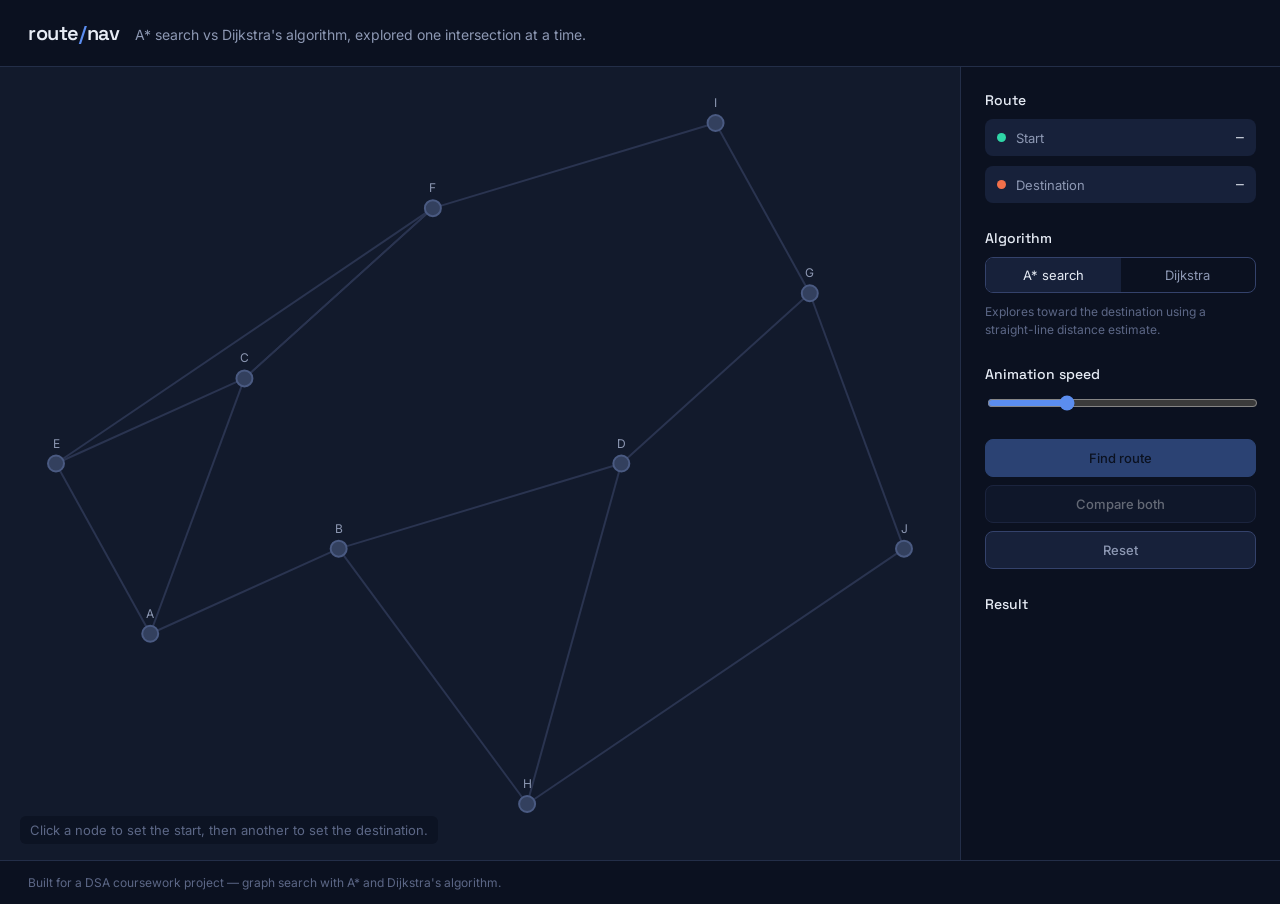
==== index.html @ ceebab72 "Add files via upload" ====
<!DOCTYPE html>
<html lang="en">
<head>
<meta charset="UTF-8" />
<meta name="viewport" content="width=device-width, initial-scale=1.0" />
<title>Map Route Navigator — A* Pathfinding Visualizer</title>
<link rel="preconnect" href="https://fonts.googleapis.com" />
<link rel="preconnect" href="https://fonts.gstatic.com" crossorigin />
<link href="https://fonts.googleapis.com/css2?family=Space+Grotesk:wght@500;600&family=Inter:wght@400;500&family=JetBrains+Mono:wght@400;500&display=swap" rel="stylesheet" />
<link rel="stylesheet" href="style.css" />
</head>
<body>

<div class="app">

  <header class="topbar">
    <div class="brand">
      <span class="brand-mark">route<span class="brand-mark-accent">/</span>nav</span>
    </div>
    <p class="tagline">A* search vs Dijkstra's algorithm, explored one intersection at a time.</p>
  </header>

  <main class="layout">

    <section class="map-pane">
      <canvas id="mapCanvas"></canvas>
      <div class="map-hint" id="mapHint">Click a node to set the start, then another to set the destination.</div>
    </section>

    <aside class="panel">

      <div class="panel-block">
        <h2 class="block-title">Route</h2>
        <div class="endpoint-row">
          <div class="endpoint">
            <span class="dot dot-source"></span>
            <span class="endpoint-label">Start</span>
            <span class="endpoint-value" id="sourceLabel">—</span>
          </div>
          <div class="endpoint">
            <span class="dot dot-dest"></span>
            <span class="endpoint-label">Destination</span>
            <span class="endpoint-value" id="destLabel">—</span>
          </div>
        </div>
      </div>

      <div class="panel-block">
        <h2 class="block-title">Algorithm</h2>
        <div class="algo-toggle">
          <button class="algo-btn active" data-algo="astar">A* search</button>
          <button class="algo-btn" data-algo="dijkstra">Dijkstra</button>
        </div>
        <p class="algo-note" id="algoNote">Explores toward the destination using a straight-line distance estimate.</p>
      </div>

      <div class="panel-block">
        <h2 class="block-title">Animation speed</h2>
        <input type="range" id="speedSlider" min="10" max="400" value="120" step="10" />
      </div>

      <div class="panel-block button-row">
        <button class="run-btn" id="runBtn" disabled>Find route</button>
        <button class="compare-btn" id="compareBtn" disabled>Compare both</button>
        <button class="reset-btn" id="resetBtn">Reset</button>
      </div>

      <div class="panel-block stats-block" id="statsBlock" hidden>
        <h2 class="block-title">Result</h2>
        <div class="stat-grid" id="statGrid"></div>
      </div>

    </aside>

  </main>

  <footer class="footer">
    Built for a DSA coursework project — graph search with A* and Dijkstra's algorithm.
  </footer>

</div>

<script src="script.js"></script>
</body>
</html>
---- style.css ----
:root {
  --bg: #0b1120;
  --surface: #121a2c;
  --surface-raised: #17213a;
  --border: #232e48;
  --border-strong: #34426b;

  --text-primary: #e7ecf5;
  --text-secondary: #8d98b3;
  --text-muted: #5c6786;

  --road: #2a3450;
  --node-fill: #33405e;
  --node-stroke: #4a5a82;

  --source: #2fd6a7;
  --dest: #f2704a;
  --visited: #f2b134;
  --path: #5b8def;

  --font-display: "Space Grotesk", sans-serif;
  --font-body: "Inter", sans-serif;
  --font-mono: "JetBrains Mono", monospace;
}

* { box-sizing: border-box; }

body {
  margin: 0;
  background: var(--bg);
  color: var(--text-primary);
  font-family: var(--font-body);
}

.app {
  min-height: 100vh;
  display: flex;
  flex-direction: column;
}

.topbar {
  display: flex;
  align-items: baseline;
  gap: 16px;
  padding: 20px 28px;
  border-bottom: 0.5px solid var(--border);
  flex-wrap: wrap;
}

.brand-mark {
  font-family: var(--font-display);
  font-weight: 600;
  font-size: 20px;
  letter-spacing: -0.02em;
}

.brand-mark-accent { color: var(--path); }

.tagline {
  margin: 0;
  color: var(--text-secondary);
  font-size: 14px;
}

.layout {
  flex: 1;
  display: flex;
  gap: 0;
  min-height: 0;
}

.map-pane {
  flex: 1;
  position: relative;
  background:
    linear-gradient(var(--surface), var(--surface)) padding-box;
  min-height: 420px;
}

#mapCanvas {
  display: block;
  width: 100%;
  height: 100%;
  cursor: pointer;
}

.map-hint {
  position: absolute;
  left: 20px;
  bottom: 16px;
  font-size: 13px;
  color: var(--text-muted);
  background: rgba(11, 17, 32, 0.7);
  padding: 6px 10px;
  border-radius: 6px;
  pointer-events: none;
}

.panel {
  width: 320px;
  flex-shrink: 0;
  border-left: 0.5px solid var(--border);
  padding: 24px;
  display: flex;
  flex-direction: column;
  gap: 26px;
  overflow-y: auto;
}

.panel-block { display: flex; flex-direction: column; gap: 10px; }

.block-title {
  font-family: var(--font-display);
  font-weight: 500;
  font-size: 14px;
  margin: 0;
  color: var(--text-primary);
}

.endpoint-row { display: flex; flex-direction: column; gap: 10px; }

.endpoint {
  display: flex;
  align-items: center;
  gap: 10px;
  font-size: 13px;
  padding: 10px 12px;
  background: var(--surface-raised);
  border-radius: 8px;
}

.dot {
  width: 9px;
  height: 9px;
  border-radius: 50%;
  flex-shrink: 0;
}

.dot-source { background: var(--source); }
.dot-dest { background: var(--dest); }

.endpoint-label { color: var(--text-secondary); }

.endpoint-value {
  margin-left: auto;
  font-family: var(--font-mono);
  color: var(--text-primary);
}

.algo-toggle {
  display: flex;
  border: 0.5px solid var(--border-strong);
  border-radius: 8px;
  overflow: hidden;
}

.algo-btn {
  flex: 1;
  padding: 9px 6px;
  background: transparent;
  border: none;
  color: var(--text-secondary);
  font-family: var(--font-body);
  font-size: 13px;
  cursor: pointer;
}

.algo-btn.active {
  background: var(--surface-raised);
  color: var(--text-primary);
}

.algo-note {
  margin: 0;
  font-size: 12px;
  color: var(--text-muted);
  line-height: 1.5;
}

input[type="range"] {
  width: 100%;
  accent-color: var(--path);
}

.button-row {
  display: flex;
  flex-direction: column;
  gap: 8px;
}

.run-btn, .compare-btn, .reset-btn {
  padding: 10px 14px;
  border-radius: 8px;
  font-family: var(--font-body);
  font-size: 13px;
  font-weight: 500;
  cursor: pointer;
  border: 0.5px solid var(--border-strong);
  background: var(--surface-raised);
  color: var(--text-primary);
}

.run-btn {
  background: var(--path);
  border-color: var(--path);
  color: #0b1120;
}

.run-btn:disabled, .compare-btn:disabled {
  opacity: 0.4;
  cursor: not-allowed;
}

.reset-btn { color: var(--text-secondary); }

.stat-grid {
  display: grid;
  grid-template-columns: 1fr 1fr;
  gap: 10px;
}

.stat-card {
  background: var(--surface-raised);
  border-radius: 8px;
  padding: 12px;
}

.stat-card-label {
  font-size: 11px;
  color: var(--text-muted);
  margin: 0 0 4px;
}

.stat-card-value {
  font-family: var(--font-mono);
  font-size: 18px;
  margin: 0;
}

.stat-card.wide { grid-column: 1 / -1; }

.footer {
  padding: 14px 28px;
  border-top: 0.5px solid var(--border);
  font-size: 12px;
  color: var(--text-muted);
}

@media (max-width: 760px) {
  .layout { flex-direction: column; }
  .panel {
    width: auto;
    border-left: none;
    border-top: 0.5px solid var(--border);
  }
  .map-pane { min-height: 320px; }
}
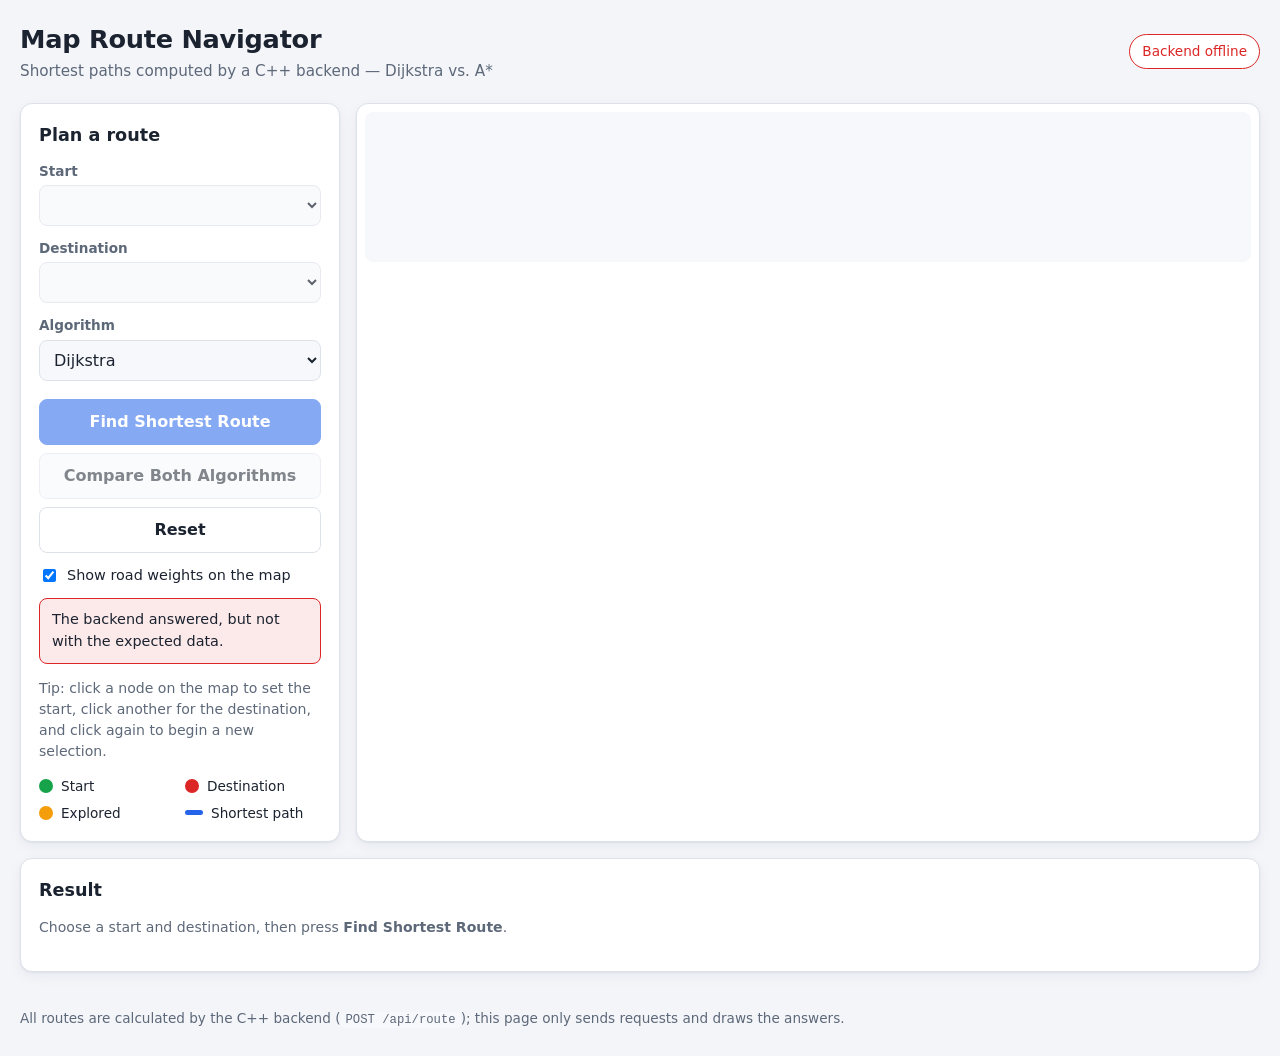
==== commit 8de5ad0b: "Add files via upload" ====
--- a/index.html
+++ b/index.html
@@ -1,85 +1,110 @@
 <!DOCTYPE html>
 <html lang="en">
 <head>
-<meta charset="UTF-8" />
-<meta name="viewport" content="width=device-width, initial-scale=1.0" />
-<title>Map Route Navigator — A* Pathfinding Visualizer</title>
-<link rel="preconnect" href="https://fonts.googleapis.com" />
-<link rel="preconnect" href="https://fonts.gstatic.com" crossorigin />
-<link href="https://fonts.googleapis.com/css2?family=Space+Grotesk:wght@500;600&family=Inter:wght@400;500&family=JetBrains+Mono:wght@400;500&display=swap" rel="stylesheet" />
-<link rel="stylesheet" href="style.css" />
+  <meta charset="utf-8">
+  <meta name="viewport" content="width=device-width, initial-scale=1">
+  <title>Map Route Navigator</title>
+  <link rel="icon" href="data:,">
+  <link rel="stylesheet" href="/style.css">
 </head>
 <body>
-
-<div class="app">
-
-  <header class="topbar">
-    <div class="brand">
-      <span class="brand-mark">route<span class="brand-mark-accent">/</span>nav</span>
+  <header class="app-header">
+    <div>
+      <h1>Map Route Navigator</h1>
+      <p class="tagline">Shortest paths computed by a C++ backend &mdash; Dijkstra vs. A*</p>
     </div>
-    <p class="tagline">A* search vs Dijkstra's algorithm, explored one intersection at a time.</p>
+    <div id="backend-status" class="pill pill-wait" role="status">Connecting to backend&hellip;</div>
   </header>
 
   <main class="layout">
+    <!-- ================= Controls ================= -->
+    <section class="panel controls" aria-labelledby="controls-title">
+      <h2 id="controls-title">Plan a route</h2>
 
-    <section class="map-pane">
-      <canvas id="mapCanvas"></canvas>
-      <div class="map-hint" id="mapHint">Click a node to set the start, then another to set the destination.</div>
+      <label for="start-select">Start</label>
+      <select id="start-select" disabled></select>
+
+      <label for="dest-select">Destination</label>
+      <select id="dest-select" disabled></select>
+
+      <label for="algo-select">Algorithm</label>
+      <select id="algo-select">
+        <option value="dijkstra">Dijkstra</option>
+        <option value="astar">A* (Euclidean heuristic)</option>
+      </select>
+
+      <div class="button-stack">
+        <button id="find-btn" class="btn btn-primary" type="button" disabled>Find Shortest Route</button>
+        <button id="compare-btn" class="btn" type="button" disabled>Compare Both Algorithms</button>
+        <button id="reset-btn" class="btn btn-ghost" type="button">Reset</button>
+      </div>
+
+      <label class="checkbox">
+        <input type="checkbox" id="show-weights" checked>
+        Show road weights on the map
+      </label>
+
+      <div id="error-banner" class="banner banner-error" role="alert" hidden></div>
+
+      <p class="hint">
+        Tip: click a node on the map to set the start, click another for the destination,
+        and click again to begin a new selection.
+      </p>
+
+      <ul class="legend" aria-label="Map legend">
+        <li><span class="swatch swatch-start"></span> Start</li>
+        <li><span class="swatch swatch-dest"></span> Destination</li>
+        <li><span class="swatch swatch-explored"></span> Explored</li>
+        <li><span class="swatch swatch-path"></span> Shortest path</li>
+      </ul>
     </section>
 
-    <aside class="panel">
-
-      <div class="panel-block">
-        <h2 class="block-title">Route</h2>
-        <div class="endpoint-row">
-          <div class="endpoint">
-            <span class="dot dot-source"></span>
-            <span class="endpoint-label">Start</span>
-            <span class="endpoint-value" id="sourceLabel">—</span>
-          </div>
-          <div class="endpoint">
-            <span class="dot dot-dest"></span>
-            <span class="endpoint-label">Destination</span>
-            <span class="endpoint-value" id="destLabel">—</span>
-          </div>
+    <!-- ================= Map ================= -->
+    <section class="panel map-panel" aria-labelledby="map-title">
+      <h2 id="map-title" class="visually-hidden">Road network map</h2>
+      <div class="map-wrap" id="map-wrap" aria-busy="false">
+        <svg id="map" role="group" aria-label="Road network. Nodes are intersections, lines are roads."></svg>
+        <div id="loading" class="loading" hidden>
+          <span class="spinner" aria-hidden="true"></span>
+          <span>Asking the C++ backend&hellip;</span>
         </div>
       </div>
+    </section>
 
-      <div class="panel-block">
-        <h2 class="block-title">Algorithm</h2>
-        <div class="algo-toggle">
-          <button class="algo-btn active" data-algo="astar">A* search</button>
-          <button class="algo-btn" data-algo="dijkstra">Dijkstra</button>
-        </div>
-        <p class="algo-note" id="algoNote">Explores toward the destination using a straight-line distance estimate.</p>
-      </div>
+    <!-- ================= Results ================= -->
+    <section class="panel results" id="results-panel" aria-labelledby="results-title" aria-live="polite">
+      <h2 id="results-title">Result</h2>
+      <p id="results-empty" class="muted">Choose a start and destination, then press <strong>Find Shortest Route</strong>.</p>
+      <dl id="results-list" class="result-grid" hidden>
+        <div><dt>Algorithm</dt><dd id="res-algorithm"></dd></div>
+        <div><dt>Path exists</dt><dd id="res-reachable"></dd></div>
+        <div><dt>Shortest distance</dt><dd id="res-distance"></dd></div>
+        <div><dt>Nodes explored</dt><dd id="res-explored"></dd></div>
+        <div><dt>Backend execution time</dt><dd id="res-time"></dd></div>
+        <div class="wide"><dt>Path</dt><dd id="res-path"></dd></div>
+        <div class="wide"><dt>Exploration order</dt><dd id="res-order"></dd></div>
+      </dl>
+    </section>
 
-      <div class="panel-block">
-        <h2 class="block-title">Animation speed</h2>
-        <input type="range" id="speedSlider" min="10" max="400" value="120" step="10" />
-      </div>
-
-      <div class="panel-block button-row">
-        <button class="run-btn" id="runBtn" disabled>Find route</button>
-        <button class="compare-btn" id="compareBtn" disabled>Compare both</button>
-        <button class="reset-btn" id="resetBtn">Reset</button>
-      </div>
-
-      <div class="panel-block stats-block" id="statsBlock" hidden>
-        <h2 class="block-title">Result</h2>
-        <div class="stat-grid" id="statGrid"></div>
-      </div>
-
-    </aside>
-
+    <!-- ================= Comparison ================= -->
+    <section class="panel comparison" id="comparison-panel" aria-labelledby="comparison-title" hidden>
+      <h2 id="comparison-title">Algorithm comparison</h2>
+      <div class="compare-cards" id="compare-cards"></div>
+      <div id="compare-summary" class="compare-summary"></div>
+      <p class="note">
+        <strong>About the timings:</strong> each number is a single measurement taken by the C++ server
+        on a very small graph. At this scale the times are tiny and noisy (they change from run to run
+        and depend on caching and CPU scheduling), so they should not be read as a universal ranking of
+        the two algorithms. A* is not always faster than Dijkstra; on this graph it may explore fewer,
+        the same number of, or even more nodes depending on the route.
+      </p>
+    </section>
   </main>
 
-  <footer class="footer">
-    Built for a DSA coursework project — graph search with A* and Dijkstra's algorithm.
+  <footer class="app-footer">
+    All routes are calculated by the C++ backend (<code>POST /api/route</code>); this page only sends requests and draws the answers.
   </footer>
 
-</div>
-
-<script src="script.js"></script>
+  <script src="/script.js" defer></script>
 </body>
 </html>
--- a/style.css
+++ b/style.css
@@ -1,257 +1,261 @@
+/* Map Route Navigator - styles */
+
 :root {
-  --bg: #0b1120;
-  --surface: #121a2c;
-  --surface-raised: #17213a;
-  --border: #232e48;
-  --border-strong: #34426b;
-
-  --text-primary: #e7ecf5;
-  --text-secondary: #8d98b3;
-  --text-muted: #5c6786;
-
-  --road: #2a3450;
-  --node-fill: #33405e;
-  --node-stroke: #4a5a82;
-
-  --source: #2fd6a7;
-  --dest: #f2704a;
-  --visited: #f2b134;
-  --path: #5b8def;
-
-  --font-display: "Space Grotesk", sans-serif;
-  --font-body: "Inter", sans-serif;
-  --font-mono: "JetBrains Mono", monospace;
+  --bg: #f3f5f9;
+  --surface: #ffffff;
+  --surface-2: #f7f8fb;
+  --text: #1b2330;
+  --muted: #5d6879;
+  --border: #dde2ea;
+  --accent: #2563eb;
+  --accent-text: #ffffff;
+
+  --start: #16a34a;
+  --dest: #dc2626;
+  --explored: #f59e0b;
+  --path: #2563eb;
+
+  --road: #aab3c2;
+  --node-fill: #ffffff;
+  --node-stroke: #5d6879;
+
+  --radius: 12px;
+  --shadow: 0 1px 2px rgba(20, 30, 50, 0.06), 0 4px 14px rgba(20, 30, 50, 0.05);
+}
+
+@media (prefers-color-scheme: dark) {
+  :root {
+    --bg: #0f141c;
+    --surface: #171e29;
+    --surface-2: #1d2634;
+    --text: #e8edf5;
+    --muted: #9aa6b8;
+    --border: #2b3546;
+    --accent: #5b8cff;
+    --accent-text: #0b1220;
+
+    --start: #34d399;
+    --dest: #f87171;
+    --explored: #fbbf24;
+    --path: #60a5fa;
+
+    --road: #4a566b;
+    --node-fill: #171e29;
+    --node-stroke: #9aa6b8;
+    --shadow: none;
+  }
 }
 
 * { box-sizing: border-box; }
+
+html { -webkit-text-size-adjust: 100%; }
 
 body {
   margin: 0;
   background: var(--bg);
-  color: var(--text-primary);
-  font-family: var(--font-body);
-}
-
-.app {
-  min-height: 100vh;
+  color: var(--text);
+  font-family: system-ui, -apple-system, "Segoe UI", Roboto, "Helvetica Neue", Arial, sans-serif;
+  line-height: 1.5;
+}
+
+.visually-hidden {
+  position: absolute !important;
+  width: 1px; height: 1px;
+  overflow: hidden;
+  clip: rect(0 0 0 0);
+  white-space: nowrap;
+}
+
+/* ---------- Header / footer ---------- */
+.app-header {
   display: flex;
-  flex-direction: column;
-}
-
-.topbar {
-  display: flex;
-  align-items: baseline;
+  flex-wrap: wrap;
+  align-items: center;
+  justify-content: space-between;
+  gap: 12px;
+  max-width: 1280px;
+  margin: 0 auto;
+  padding: 20px 20px 8px;
+}
+.app-header h1 { margin: 0; font-size: 1.6rem; letter-spacing: -0.01em; }
+.tagline { margin: 2px 0 0; color: var(--muted); font-size: 0.95rem; }
+
+.pill {
+  padding: 6px 12px;
+  border-radius: 999px;
+  font-size: 0.85rem;
+  border: 1px solid var(--border);
+  background: var(--surface);
+}
+.pill-ok { border-color: var(--start); color: var(--start); }
+.pill-bad { border-color: var(--dest); color: var(--dest); }
+.pill-wait { color: var(--muted); }
+
+.app-footer {
+  max-width: 1280px;
+  margin: 0 auto;
+  padding: 8px 20px 28px;
+  color: var(--muted);
+  font-size: 0.85rem;
+}
+code { background: var(--surface-2); padding: 1px 5px; border-radius: 4px; font-size: 0.9em; }
+
+/* ---------- Layout ---------- */
+.layout {
+  max-width: 1280px;
+  margin: 0 auto;
+  padding: 12px 20px;
+  display: grid;
+  grid-template-columns: 320px minmax(0, 1fr);
+  grid-template-areas:
+    "controls map"
+    "results  results"
+    "compare  compare";
   gap: 16px;
-  padding: 20px 28px;
-  border-bottom: 0.5px solid var(--border);
-  flex-wrap: wrap;
-}
-
-.brand-mark {
-  font-family: var(--font-display);
+}
+.controls { grid-area: controls; }
+.map-panel { grid-area: map; }
+.results { grid-area: results; }
+.comparison { grid-area: compare; }
+
+@media (max-width: 900px) {
+  .layout {
+    grid-template-columns: minmax(0, 1fr);
+    grid-template-areas: "controls" "map" "results" "compare";
+    padding: 12px;
+  }
+  .app-header { padding: 16px 12px 4px; }
+  .app-footer { padding: 8px 12px 24px; }
+}
+
+.panel {
+  background: var(--surface);
+  border: 1px solid var(--border);
+  border-radius: var(--radius);
+  box-shadow: var(--shadow);
+  padding: 18px;
+}
+.panel h2 { margin: 0 0 12px; font-size: 1.1rem; }
+
+/* ---------- Controls ---------- */
+.controls label:not(.checkbox) {
+  display: block;
+  margin: 12px 0 4px;
+  font-size: 0.85rem;
   font-weight: 600;
-  font-size: 20px;
-  letter-spacing: -0.02em;
-}
-
-.brand-mark-accent { color: var(--path); }
-
-.tagline {
-  margin: 0;
-  color: var(--text-secondary);
-  font-size: 14px;
-}
-
-.layout {
-  flex: 1;
-  display: flex;
-  gap: 0;
-  min-height: 0;
-}
-
-.map-pane {
-  flex: 1;
-  position: relative;
-  background:
-    linear-gradient(var(--surface), var(--surface)) padding-box;
-  min-height: 420px;
-}
-
-#mapCanvas {
-  display: block;
+  color: var(--muted);
+}
+select {
   width: 100%;
-  height: 100%;
+  padding: 9px 10px;
+  font: inherit;
+  color: var(--text);
+  background: var(--surface-2);
+  border: 1px solid var(--border);
+  border-radius: 8px;
+}
+
+.button-stack { display: grid; gap: 8px; margin: 18px 0 12px; }
+.btn {
+  padding: 10px 14px;
+  font: inherit;
+  font-weight: 600;
+  color: var(--text);
+  background: var(--surface-2);
+  border: 1px solid var(--border);
+  border-radius: 8px;
   cursor: pointer;
 }
-
-.map-hint {
-  position: absolute;
-  left: 20px;
-  bottom: 16px;
-  font-size: 13px;
-  color: var(--text-muted);
-  background: rgba(11, 17, 32, 0.7);
-  padding: 6px 10px;
-  border-radius: 6px;
-  pointer-events: none;
-}
-
-.panel {
-  width: 320px;
-  flex-shrink: 0;
-  border-left: 0.5px solid var(--border);
-  padding: 24px;
-  display: flex;
-  flex-direction: column;
-  gap: 26px;
-  overflow-y: auto;
-}
-
-.panel-block { display: flex; flex-direction: column; gap: 10px; }
-
-.block-title {
-  font-family: var(--font-display);
-  font-weight: 500;
-  font-size: 14px;
-  margin: 0;
-  color: var(--text-primary);
-}
-
-.endpoint-row { display: flex; flex-direction: column; gap: 10px; }
-
-.endpoint {
-  display: flex;
-  align-items: center;
-  gap: 10px;
-  font-size: 13px;
-  padding: 10px 12px;
-  background: var(--surface-raised);
-  border-radius: 8px;
-}
-
-.dot {
-  width: 9px;
-  height: 9px;
+.btn:hover:not(:disabled) { border-color: var(--accent); }
+.btn:disabled { opacity: 0.55; cursor: not-allowed; }
+.btn-primary { background: var(--accent); border-color: var(--accent); color: var(--accent-text); }
+.btn-ghost { background: transparent; }
+
+.checkbox { display: flex; align-items: center; gap: 8px; font-size: 0.9rem; margin: 8px 0; }
+
+:focus-visible { outline: 3px solid var(--accent); outline-offset: 2px; }
+
+.banner { margin: 12px 0; padding: 10px 12px; border-radius: 8px; font-size: 0.9rem; }
+.banner[hidden] { display: none; }
+.banner-error { background: rgba(220, 38, 38, 0.1); border: 1px solid var(--dest); }
+.banner-info { background: rgba(37, 99, 235, 0.1); border: 1px solid var(--accent); }
+
+.hint, .muted { color: var(--muted); font-size: 0.88rem; }
+
+.legend { list-style: none; margin: 12px 0 0; padding: 0; display: grid; grid-template-columns: 1fr 1fr; gap: 6px 10px; font-size: 0.85rem; }
+.legend li { display: flex; align-items: center; gap: 8px; }
+.swatch { width: 14px; height: 14px; border-radius: 50%; border: 2px solid var(--node-stroke); display: inline-block; }
+.swatch-start { background: var(--start); border-color: var(--start); }
+.swatch-dest { background: var(--dest); border-color: var(--dest); }
+.swatch-explored { background: var(--explored); border-color: var(--explored); }
+.swatch-path { border-radius: 3px; height: 5px; width: 18px; background: var(--path); border-color: var(--path); }
+
+/* ---------- Map ---------- */
+.map-panel { padding: 8px; }
+.map-wrap { position: relative; overflow-x: auto; border-radius: 8px; background: var(--surface-2); }
+#map { display: block; width: 100%; min-width: 640px; height: auto; }
+
+.edge-line { stroke: var(--road); stroke-width: 3; stroke-linecap: round; transition: stroke 0.2s, stroke-width 0.2s; }
+.edge-weight { font-size: 12px; fill: var(--muted); text-anchor: middle; dominant-baseline: central; paint-order: stroke; stroke: var(--surface-2); stroke-width: 4px; pointer-events: none; }
+#map.hide-weights .edge-weight { display: none; }
+.edge-hit { stroke: transparent; stroke-width: 14; }
+.edge.is-path .edge-line { stroke: var(--path); stroke-width: 7; }
+
+.node { cursor: pointer; }
+.node-circle { fill: var(--node-fill); stroke: var(--node-stroke); stroke-width: 3; transition: fill 0.2s, stroke 0.2s; }
+.node-id { font-size: 13px; font-weight: 700; fill: var(--text); text-anchor: middle; dominant-baseline: central; pointer-events: none; }
+.node-label { font-size: 14px; font-weight: 600; fill: var(--text); text-anchor: middle; paint-order: stroke; stroke: var(--surface-2); stroke-width: 5px; pointer-events: none; }
+.node:hover .node-circle { stroke: var(--accent); }
+.node:focus-visible { outline: none; }
+.node:focus-visible .node-circle { stroke: var(--accent); stroke-width: 5; }
+
+.node.is-explored .node-circle { fill: var(--explored); stroke: var(--explored); }
+.node.is-path .node-circle { stroke: var(--path); stroke-width: 5; }
+.node.is-start .node-circle { fill: var(--start); stroke: var(--start); }
+.node.is-dest .node-circle { fill: var(--dest); stroke: var(--dest); }
+.node.is-start .node-id, .node.is-dest .node-id { fill: #ffffff; }
+
+.loading {
+  position: absolute; inset: 0;
+  display: flex; align-items: center; justify-content: center; gap: 10px;
+  background: rgba(127, 127, 127, 0.25);
+  font-weight: 600;
+}
+.loading[hidden] { display: none; }
+.spinner {
+  width: 20px; height: 20px;
+  border: 3px solid var(--border);
+  border-top-color: var(--accent);
   border-radius: 50%;
-  flex-shrink: 0;
-}
-
-.dot-source { background: var(--source); }
-.dot-dest { background: var(--dest); }
-
-.endpoint-label { color: var(--text-secondary); }
-
-.endpoint-value {
-  margin-left: auto;
-  font-family: var(--font-mono);
-  color: var(--text-primary);
-}
-
-.algo-toggle {
-  display: flex;
-  border: 0.5px solid var(--border-strong);
-  border-radius: 8px;
-  overflow: hidden;
-}
-
-.algo-btn {
-  flex: 1;
-  padding: 9px 6px;
-  background: transparent;
-  border: none;
-  color: var(--text-secondary);
-  font-family: var(--font-body);
-  font-size: 13px;
-  cursor: pointer;
-}
-
-.algo-btn.active {
-  background: var(--surface-raised);
-  color: var(--text-primary);
-}
-
-.algo-note {
-  margin: 0;
-  font-size: 12px;
-  color: var(--text-muted);
-  line-height: 1.5;
-}
-
-input[type="range"] {
-  width: 100%;
-  accent-color: var(--path);
-}
-
-.button-row {
-  display: flex;
-  flex-direction: column;
-  gap: 8px;
-}
-
-.run-btn, .compare-btn, .reset-btn {
-  padding: 10px 14px;
-  border-radius: 8px;
-  font-family: var(--font-body);
-  font-size: 13px;
-  font-weight: 500;
-  cursor: pointer;
-  border: 0.5px solid var(--border-strong);
-  background: var(--surface-raised);
-  color: var(--text-primary);
-}
-
-.run-btn {
-  background: var(--path);
-  border-color: var(--path);
-  color: #0b1120;
-}
-
-.run-btn:disabled, .compare-btn:disabled {
-  opacity: 0.4;
-  cursor: not-allowed;
-}
-
-.reset-btn { color: var(--text-secondary); }
-
-.stat-grid {
-  display: grid;
-  grid-template-columns: 1fr 1fr;
-  gap: 10px;
-}
-
-.stat-card {
-  background: var(--surface-raised);
-  border-radius: 8px;
-  padding: 12px;
-}
-
-.stat-card-label {
-  font-size: 11px;
-  color: var(--text-muted);
-  margin: 0 0 4px;
-}
-
-.stat-card-value {
-  font-family: var(--font-mono);
-  font-size: 18px;
-  margin: 0;
-}
-
-.stat-card.wide { grid-column: 1 / -1; }
-
-.footer {
-  padding: 14px 28px;
-  border-top: 0.5px solid var(--border);
-  font-size: 12px;
-  color: var(--text-muted);
-}
-
-@media (max-width: 760px) {
-  .layout { flex-direction: column; }
-  .panel {
-    width: auto;
-    border-left: none;
-    border-top: 0.5px solid var(--border);
+  animation: spin 0.8s linear infinite;
+}
+@keyframes spin { to { transform: rotate(360deg); } }
+
+/* ---------- Results ---------- */
+.result-grid { display: grid; grid-template-columns: repeat(auto-fit, minmax(180px, 1fr)); gap: 12px; margin: 0; }
+.result-grid[hidden] { display: none; }
+.result-grid > div { background: var(--surface-2); border: 1px solid var(--border); border-radius: 8px; padding: 10px 12px; min-width: 0; }
+.result-grid .wide { grid-column: 1 / -1; }
+.result-grid dt { font-size: 0.78rem; text-transform: uppercase; letter-spacing: 0.04em; color: var(--muted); }
+.result-grid dd { margin: 2px 0 0; font-size: 1.05rem; font-weight: 600; overflow-wrap: anywhere; }
+.result-grid .small { font-size: 0.95rem; font-weight: 500; }
+
+/* ---------- Comparison ---------- */
+.compare-cards { display: grid; grid-template-columns: repeat(auto-fit, minmax(280px, 1fr)); gap: 12px; }
+.compare-card { background: var(--surface-2); border: 1px solid var(--border); border-radius: 10px; padding: 14px; }
+.compare-card h3 { margin: 0 0 8px; font-size: 1rem; }
+.compare-card table { width: 100%; border-collapse: collapse; font-size: 0.92rem; }
+.compare-card th { text-align: left; font-weight: 500; color: var(--muted); padding: 4px 8px 4px 0; vertical-align: top; width: 45%; }
+.compare-card td { padding: 4px 0; font-weight: 600; overflow-wrap: anywhere; }
+.compare-card .btn { margin-top: 10px; width: 100%; }
+.compare-summary { margin: 14px 0 8px; font-weight: 600; }
+.note { margin: 0; padding: 10px 12px; border-radius: 8px; background: var(--surface-2); border: 1px solid var(--border); color: var(--muted); font-size: 0.88rem; }
+
+/* ---------- Reduced motion ---------- */
+@media (prefers-reduced-motion: reduce) {
+  *, *::before, *::after {
+    animation-duration: 0.001ms !important;
+    animation-iteration-count: 1 !important;
+    transition-duration: 0.001ms !important;
   }
-  .map-pane { min-height: 320px; }
-}
+}
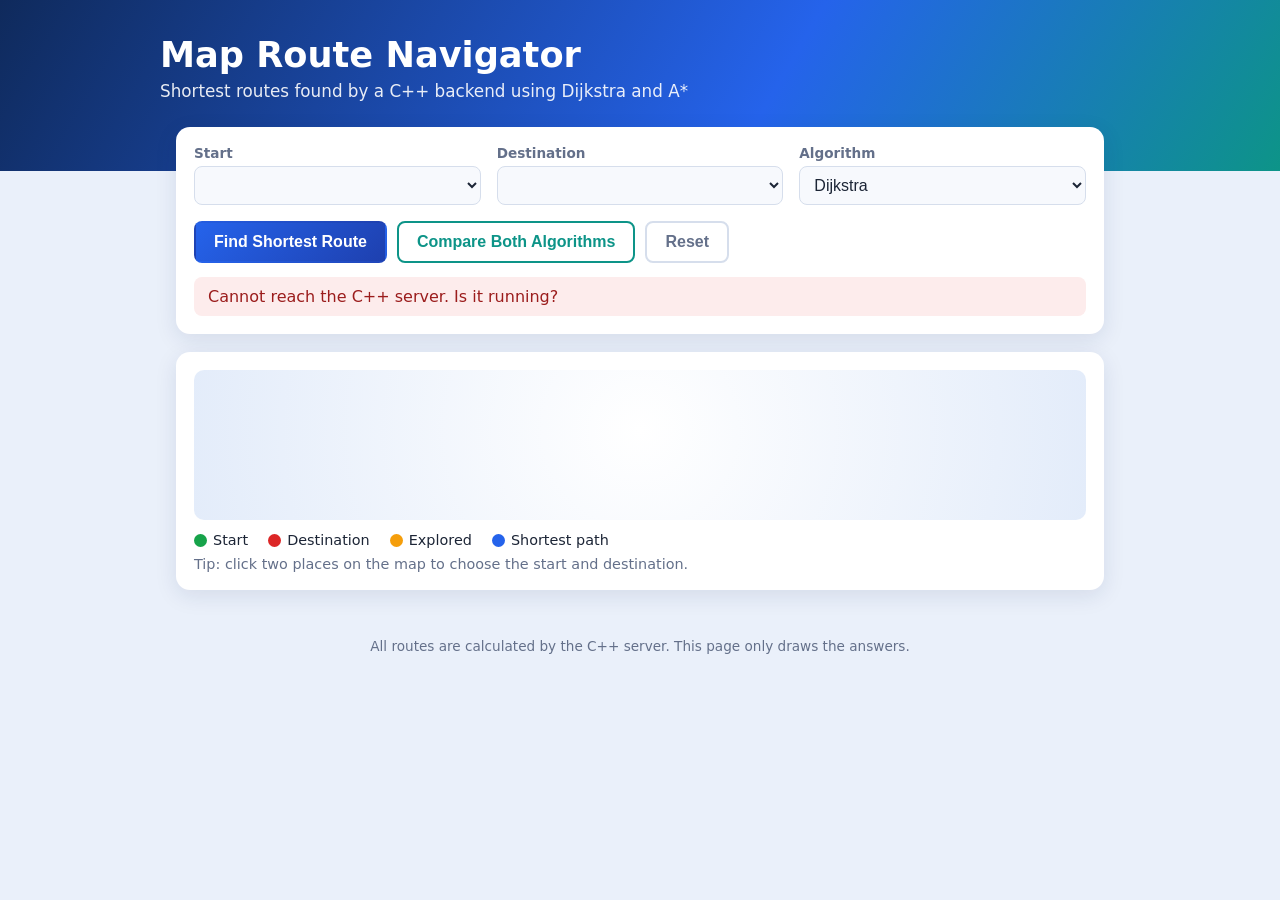
==== commit 556cff05: "Add files via upload" ====
--- a/index.html
+++ b/index.html
@@ -8,103 +8,55 @@
   <link rel="stylesheet" href="/style.css">
 </head>
 <body>
-  <header class="app-header">
-    <div>
+  <header class="hero">
+    <div class="hero-inner">
       <h1>Map Route Navigator</h1>
-      <p class="tagline">Shortest paths computed by a C++ backend &mdash; Dijkstra vs. A*</p>
+      <p>Shortest routes found by a C++ backend using Dijkstra and A*</p>
     </div>
-    <div id="backend-status" class="pill pill-wait" role="status">Connecting to backend&hellip;</div>
   </header>
 
-  <main class="layout">
-    <!-- ================= Controls ================= -->
-    <section class="panel controls" aria-labelledby="controls-title">
-      <h2 id="controls-title">Plan a route</h2>
-
-      <label for="start-select">Start</label>
-      <select id="start-select" disabled></select>
-
-      <label for="dest-select">Destination</label>
-      <select id="dest-select" disabled></select>
-
-      <label for="algo-select">Algorithm</label>
-      <select id="algo-select">
-        <option value="dijkstra">Dijkstra</option>
-        <option value="astar">A* (Euclidean heuristic)</option>
-      </select>
-
-      <div class="button-stack">
-        <button id="find-btn" class="btn btn-primary" type="button" disabled>Find Shortest Route</button>
-        <button id="compare-btn" class="btn" type="button" disabled>Compare Both Algorithms</button>
-        <button id="reset-btn" class="btn btn-ghost" type="button">Reset</button>
+  <main class="page">
+    <section class="panel controls-panel">
+      <div class="controls">
+        <label>Start
+          <select id="start"></select>
+        </label>
+        <label>Destination
+          <select id="destination"></select>
+        </label>
+        <label>Algorithm
+          <select id="algorithm">
+            <option value="dijkstra">Dijkstra</option>
+            <option value="astar">A*</option>
+          </select>
+        </label>
       </div>
 
-      <label class="checkbox">
-        <input type="checkbox" id="show-weights" checked>
-        Show road weights on the map
-      </label>
+      <div class="buttons">
+        <button id="findBtn" class="primary">Find Shortest Route</button>
+        <button id="compareBtn" class="secondary">Compare Both Algorithms</button>
+        <button id="resetBtn" class="ghost">Reset</button>
+      </div>
 
-      <div id="error-banner" class="banner banner-error" role="alert" hidden></div>
-
-      <p class="hint">
-        Tip: click a node on the map to set the start, click another for the destination,
-        and click again to begin a new selection.
-      </p>
-
-      <ul class="legend" aria-label="Map legend">
-        <li><span class="swatch swatch-start"></span> Start</li>
-        <li><span class="swatch swatch-dest"></span> Destination</li>
-        <li><span class="swatch swatch-explored"></span> Explored</li>
-        <li><span class="swatch swatch-path"></span> Shortest path</li>
-      </ul>
+      <p id="message"></p>
     </section>
 
-    <!-- ================= Map ================= -->
-    <section class="panel map-panel" aria-labelledby="map-title">
-      <h2 id="map-title" class="visually-hidden">Road network map</h2>
-      <div class="map-wrap" id="map-wrap" aria-busy="false">
-        <svg id="map" role="group" aria-label="Road network. Nodes are intersections, lines are roads."></svg>
-        <div id="loading" class="loading" hidden>
-          <span class="spinner" aria-hidden="true"></span>
-          <span>Asking the C++ backend&hellip;</span>
-        </div>
+    <section class="panel map-panel">
+      <svg id="map"></svg>
+      <div class="legend">
+        <span><i class="dot green"></i>Start</span>
+        <span><i class="dot red"></i>Destination</span>
+        <span><i class="dot orange"></i>Explored</span>
+        <span><i class="dot blue"></i>Shortest path</span>
       </div>
+      <p class="hint">Tip: click two places on the map to choose the start and destination.</p>
     </section>
 
-    <!-- ================= Results ================= -->
-    <section class="panel results" id="results-panel" aria-labelledby="results-title" aria-live="polite">
-      <h2 id="results-title">Result</h2>
-      <p id="results-empty" class="muted">Choose a start and destination, then press <strong>Find Shortest Route</strong>.</p>
-      <dl id="results-list" class="result-grid" hidden>
-        <div><dt>Algorithm</dt><dd id="res-algorithm"></dd></div>
-        <div><dt>Path exists</dt><dd id="res-reachable"></dd></div>
-        <div><dt>Shortest distance</dt><dd id="res-distance"></dd></div>
-        <div><dt>Nodes explored</dt><dd id="res-explored"></dd></div>
-        <div><dt>Backend execution time</dt><dd id="res-time"></dd></div>
-        <div class="wide"><dt>Path</dt><dd id="res-path"></dd></div>
-        <div class="wide"><dt>Exploration order</dt><dd id="res-order"></dd></div>
-      </dl>
-    </section>
-
-    <!-- ================= Comparison ================= -->
-    <section class="panel comparison" id="comparison-panel" aria-labelledby="comparison-title" hidden>
-      <h2 id="comparison-title">Algorithm comparison</h2>
-      <div class="compare-cards" id="compare-cards"></div>
-      <div id="compare-summary" class="compare-summary"></div>
-      <p class="note">
-        <strong>About the timings:</strong> each number is a single measurement taken by the C++ server
-        on a very small graph. At this scale the times are tiny and noisy (they change from run to run
-        and depend on caching and CPU scheduling), so they should not be read as a universal ranking of
-        the two algorithms. A* is not always faster than Dijkstra; on this graph it may explore fewer,
-        the same number of, or even more nodes depending on the route.
-      </p>
-    </section>
+    <section id="result"></section>
   </main>
 
-  <footer class="app-footer">
-    All routes are calculated by the C++ backend (<code>POST /api/route</code>); this page only sends requests and draws the answers.
-  </footer>
+  <footer class="footer">All routes are calculated by the C++ server. This page only draws the answers.</footer>
 
-  <script src="/script.js" defer></script>
+  <script src="/script.js"></script>
 </body>
 </html>
--- a/style.css
+++ b/style.css
@@ -1,261 +1,202 @@
-/* Map Route Navigator - styles */
-
+/* ---------- colours (change them here) ---------- */
 :root {
-  --bg: #f3f5f9;
-  --surface: #ffffff;
-  --surface-2: #f7f8fb;
-  --text: #1b2330;
-  --muted: #5d6879;
-  --border: #dde2ea;
-  --accent: #2563eb;
-  --accent-text: #ffffff;
-
-  --start: #16a34a;
-  --dest: #dc2626;
-  --explored: #f59e0b;
-  --path: #2563eb;
-
-  --road: #aab3c2;
-  --node-fill: #ffffff;
-  --node-stroke: #5d6879;
-
-  --radius: 12px;
-  --shadow: 0 1px 2px rgba(20, 30, 50, 0.06), 0 4px 14px rgba(20, 30, 50, 0.05);
-}
-
-@media (prefers-color-scheme: dark) {
-  :root {
-    --bg: #0f141c;
-    --surface: #171e29;
-    --surface-2: #1d2634;
-    --text: #e8edf5;
-    --muted: #9aa6b8;
-    --border: #2b3546;
-    --accent: #5b8cff;
-    --accent-text: #0b1220;
-
-    --start: #34d399;
-    --dest: #f87171;
-    --explored: #fbbf24;
-    --path: #60a5fa;
-
-    --road: #4a566b;
-    --node-fill: #171e29;
-    --node-stroke: #9aa6b8;
-    --shadow: none;
-  }
+  --page-bg: #eaf0fa;
+  --card-bg: #ffffff;
+  --text: #1c2536;
+  --muted: #64708a;
+  --blue: #2563eb;
+  --blue-dark: #1e40af;
+  --teal: #0d9488;
+  --green: #16a34a;
+  --red: #dc2626;
+  --orange: #f59e0b;
+  --border: #d6deec;
 }
 
 * { box-sizing: border-box; }
-
-html { -webkit-text-size-adjust: 100%; }
 
 body {
   margin: 0;
-  background: var(--bg);
+  font-family: "Segoe UI", system-ui, Arial, sans-serif;
+  background: var(--page-bg);
   color: var(--text);
-  font-family: system-ui, -apple-system, "Segoe UI", Roboto, "Helvetica Neue", Arial, sans-serif;
-  line-height: 1.5;
-}
-
-.visually-hidden {
-  position: absolute !important;
-  width: 1px; height: 1px;
-  overflow: hidden;
-  clip: rect(0 0 0 0);
-  white-space: nowrap;
-}
-
-/* ---------- Header / footer ---------- */
-.app-header {
+}
+
+/* ---------- header ---------- */
+.hero {
+  background: linear-gradient(120deg, #0f2a5c, #2563eb 60%, #0d9488);
+  color: white;
+  padding: 34px 16px 70px;
+}
+.hero-inner { max-width: 960px; margin: 0 auto; animation: fadeDown 0.7s ease both; }
+.hero h1 { margin: 0 0 6px; font-size: 2.2rem; }
+.hero p { margin: 0; opacity: 0.9; font-size: 1.05rem; }
+
+/* ---------- layout ---------- */
+.page {
+  max-width: 960px;
+  margin: -44px auto 0;   /* pulls the panels up over the header */
+  padding: 0 16px 24px;
+}
+
+.panel {
+  background: var(--card-bg);
+  border-radius: 14px;
+  padding: 18px;
+  margin-bottom: 18px;
+  box-shadow: 0 6px 22px rgba(20, 40, 90, 0.1);
+  animation: fadeUp 0.6s ease both;
+}
+.map-panel { animation-delay: 0.1s; }
+
+/* ---------- controls ---------- */
+.controls { display: flex; flex-wrap: wrap; gap: 16px; }
+.controls label {
   display: flex;
-  flex-wrap: wrap;
-  align-items: center;
-  justify-content: space-between;
-  gap: 12px;
-  max-width: 1280px;
-  margin: 0 auto;
-  padding: 20px 20px 8px;
-}
-.app-header h1 { margin: 0; font-size: 1.6rem; letter-spacing: -0.01em; }
-.tagline { margin: 2px 0 0; color: var(--muted); font-size: 0.95rem; }
-
-.pill {
-  padding: 6px 12px;
-  border-radius: 999px;
-  font-size: 0.85rem;
-  border: 1px solid var(--border);
-  background: var(--surface);
-}
-.pill-ok { border-color: var(--start); color: var(--start); }
-.pill-bad { border-color: var(--dest); color: var(--dest); }
-.pill-wait { color: var(--muted); }
-
-.app-footer {
-  max-width: 1280px;
-  margin: 0 auto;
-  padding: 8px 20px 28px;
-  color: var(--muted);
-  font-size: 0.85rem;
-}
-code { background: var(--surface-2); padding: 1px 5px; border-radius: 4px; font-size: 0.9em; }
-
-/* ---------- Layout ---------- */
-.layout {
-  max-width: 1280px;
-  margin: 0 auto;
-  padding: 12px 20px;
-  display: grid;
-  grid-template-columns: 320px minmax(0, 1fr);
-  grid-template-areas:
-    "controls map"
-    "results  results"
-    "compare  compare";
-  gap: 16px;
-}
-.controls { grid-area: controls; }
-.map-panel { grid-area: map; }
-.results { grid-area: results; }
-.comparison { grid-area: compare; }
-
-@media (max-width: 900px) {
-  .layout {
-    grid-template-columns: minmax(0, 1fr);
-    grid-template-areas: "controls" "map" "results" "compare";
-    padding: 12px;
-  }
-  .app-header { padding: 16px 12px 4px; }
-  .app-footer { padding: 8px 12px 24px; }
-}
-
-.panel {
-  background: var(--surface);
-  border: 1px solid var(--border);
-  border-radius: var(--radius);
-  box-shadow: var(--shadow);
-  padding: 18px;
-}
-.panel h2 { margin: 0 0 12px; font-size: 1.1rem; }
-
-/* ---------- Controls ---------- */
-.controls label:not(.checkbox) {
-  display: block;
-  margin: 12px 0 4px;
+  flex-direction: column;
+  gap: 5px;
+  flex: 1;
+  min-width: 190px;
   font-size: 0.85rem;
   font-weight: 600;
   color: var(--muted);
 }
+
 select {
-  width: 100%;
+  font-size: 1rem;
   padding: 9px 10px;
-  font: inherit;
-  color: var(--text);
-  background: var(--surface-2);
   border: 1px solid var(--border);
   border-radius: 8px;
-}
-
-.button-stack { display: grid; gap: 8px; margin: 18px 0 12px; }
-.btn {
+  background: #f7f9fd;
+  color: var(--text);
+  transition: border-color 0.2s, box-shadow 0.2s;
+}
+select:hover, select:focus {
+  border-color: var(--blue);
+  box-shadow: 0 0 0 3px rgba(37, 99, 235, 0.15);
+  outline: none;
+}
+
+.buttons { display: flex; flex-wrap: wrap; gap: 10px; margin-top: 16px; }
+
+button {
+  font-size: 1rem;
+  font-weight: 600;
+  padding: 10px 18px;
+  border-radius: 8px;
+  border: 2px solid transparent;
+  cursor: pointer;
+  transition: transform 0.15s, box-shadow 0.15s, background 0.2s;
+}
+button:hover { transform: translateY(-2px); }
+button:active { transform: translateY(0); }
+
+.primary { background: linear-gradient(135deg, var(--blue), var(--blue-dark)); color: white; }
+.primary:hover { box-shadow: 0 6px 14px rgba(37, 99, 235, 0.35); }
+.secondary { background: white; color: var(--teal); border-color: var(--teal); }
+.secondary:hover { background: #e6f6f4; }
+.ghost { background: transparent; color: var(--muted); border-color: var(--border); }
+.ghost:hover { background: #f1f4fa; }
+
+#message { margin: 14px 0 0; }
+#message:not(:empty) {
+  background: #fdecec;
+  color: #9b1c1c;
   padding: 10px 14px;
-  font: inherit;
-  font-weight: 600;
-  color: var(--text);
-  background: var(--surface-2);
-  border: 1px solid var(--border);
   border-radius: 8px;
+  animation: fadeUp 0.3s ease both;
+}
+
+/* ---------- map ---------- */
+#map {
+  display: block;
+  width: 100%;
+  height: auto;
+  border-radius: 10px;
+  background: radial-gradient(circle at 50% 40%, #ffffff, #e3ecfa);
+}
+
+.road { stroke: #a9b4c9; stroke-width: 2.5; stroke-linecap: round; }
+.road.path {
+  stroke: var(--blue);
+  stroke-width: 7;
+  stroke-dasharray: 1;        /* the line is drawn little by little */
+  animation: drawLine 0.5s ease forwards;
+}
+.weight { font-size: 11px; fill: var(--text); text-anchor: middle; paint-order: stroke; stroke: #fff; stroke-width: 4px; stroke-linejoin: round; }
+
+.node circle {
+  fill: white;
+  stroke: #5b6b88;
+  stroke-width: 2.5;
   cursor: pointer;
-}
-.btn:hover:not(:disabled) { border-color: var(--accent); }
-.btn:disabled { opacity: 0.55; cursor: not-allowed; }
-.btn-primary { background: var(--accent); border-color: var(--accent); color: var(--accent-text); }
-.btn-ghost { background: transparent; }
-
-.checkbox { display: flex; align-items: center; gap: 8px; font-size: 0.9rem; margin: 8px 0; }
-
-:focus-visible { outline: 3px solid var(--accent); outline-offset: 2px; }
-
-.banner { margin: 12px 0; padding: 10px 12px; border-radius: 8px; font-size: 0.9rem; }
-.banner[hidden] { display: none; }
-.banner-error { background: rgba(220, 38, 38, 0.1); border: 1px solid var(--dest); }
-.banner-info { background: rgba(37, 99, 235, 0.1); border: 1px solid var(--accent); }
-
-.hint, .muted { color: var(--muted); font-size: 0.88rem; }
-
-.legend { list-style: none; margin: 12px 0 0; padding: 0; display: grid; grid-template-columns: 1fr 1fr; gap: 6px 10px; font-size: 0.85rem; }
-.legend li { display: flex; align-items: center; gap: 8px; }
-.swatch { width: 14px; height: 14px; border-radius: 50%; border: 2px solid var(--node-stroke); display: inline-block; }
-.swatch-start { background: var(--start); border-color: var(--start); }
-.swatch-dest { background: var(--dest); border-color: var(--dest); }
-.swatch-explored { background: var(--explored); border-color: var(--explored); }
-.swatch-path { border-radius: 3px; height: 5px; width: 18px; background: var(--path); border-color: var(--path); }
-
-/* ---------- Map ---------- */
-.map-panel { padding: 8px; }
-.map-wrap { position: relative; overflow-x: auto; border-radius: 8px; background: var(--surface-2); }
-#map { display: block; width: 100%; min-width: 640px; height: auto; }
-
-.edge-line { stroke: var(--road); stroke-width: 3; stroke-linecap: round; transition: stroke 0.2s, stroke-width 0.2s; }
-.edge-weight { font-size: 12px; fill: var(--muted); text-anchor: middle; dominant-baseline: central; paint-order: stroke; stroke: var(--surface-2); stroke-width: 4px; pointer-events: none; }
-#map.hide-weights .edge-weight { display: none; }
-.edge-hit { stroke: transparent; stroke-width: 14; }
-.edge.is-path .edge-line { stroke: var(--path); stroke-width: 7; }
-
-.node { cursor: pointer; }
-.node-circle { fill: var(--node-fill); stroke: var(--node-stroke); stroke-width: 3; transition: fill 0.2s, stroke 0.2s; }
-.node-id { font-size: 13px; font-weight: 700; fill: var(--text); text-anchor: middle; dominant-baseline: central; pointer-events: none; }
-.node-label { font-size: 14px; font-weight: 600; fill: var(--text); text-anchor: middle; paint-order: stroke; stroke: var(--surface-2); stroke-width: 5px; pointer-events: none; }
-.node:hover .node-circle { stroke: var(--accent); }
-.node:focus-visible { outline: none; }
-.node:focus-visible .node-circle { stroke: var(--accent); stroke-width: 5; }
-
-.node.is-explored .node-circle { fill: var(--explored); stroke: var(--explored); }
-.node.is-path .node-circle { stroke: var(--path); stroke-width: 5; }
-.node.is-start .node-circle { fill: var(--start); stroke: var(--start); }
-.node.is-dest .node-circle { fill: var(--dest); stroke: var(--dest); }
-.node.is-start .node-id, .node.is-dest .node-id { fill: #ffffff; }
-
-.loading {
-  position: absolute; inset: 0;
-  display: flex; align-items: center; justify-content: center; gap: 10px;
-  background: rgba(127, 127, 127, 0.25);
-  font-weight: 600;
-}
-.loading[hidden] { display: none; }
-.spinner {
-  width: 20px; height: 20px;
-  border: 3px solid var(--border);
-  border-top-color: var(--accent);
-  border-radius: 50%;
-  animation: spin 0.8s linear infinite;
-}
-@keyframes spin { to { transform: rotate(360deg); } }
-
-/* ---------- Results ---------- */
-.result-grid { display: grid; grid-template-columns: repeat(auto-fit, minmax(180px, 1fr)); gap: 12px; margin: 0; }
-.result-grid[hidden] { display: none; }
-.result-grid > div { background: var(--surface-2); border: 1px solid var(--border); border-radius: 8px; padding: 10px 12px; min-width: 0; }
-.result-grid .wide { grid-column: 1 / -1; }
-.result-grid dt { font-size: 0.78rem; text-transform: uppercase; letter-spacing: 0.04em; color: var(--muted); }
-.result-grid dd { margin: 2px 0 0; font-size: 1.05rem; font-weight: 600; overflow-wrap: anywhere; }
-.result-grid .small { font-size: 0.95rem; font-weight: 500; }
-
-/* ---------- Comparison ---------- */
-.compare-cards { display: grid; grid-template-columns: repeat(auto-fit, minmax(280px, 1fr)); gap: 12px; }
-.compare-card { background: var(--surface-2); border: 1px solid var(--border); border-radius: 10px; padding: 14px; }
-.compare-card h3 { margin: 0 0 8px; font-size: 1rem; }
-.compare-card table { width: 100%; border-collapse: collapse; font-size: 0.92rem; }
-.compare-card th { text-align: left; font-weight: 500; color: var(--muted); padding: 4px 8px 4px 0; vertical-align: top; width: 45%; }
-.compare-card td { padding: 4px 0; font-weight: 600; overflow-wrap: anywhere; }
-.compare-card .btn { margin-top: 10px; width: 100%; }
-.compare-summary { margin: 14px 0 8px; font-weight: 600; }
-.note { margin: 0; padding: 10px 12px; border-radius: 8px; background: var(--surface-2); border: 1px solid var(--border); color: var(--muted); font-size: 0.88rem; }
-
-/* ---------- Reduced motion ---------- */
+  transition: fill 0.3s, stroke 0.3s;
+  transform-box: fill-box;
+  transform-origin: center;
+}
+.node:hover circle { stroke: var(--blue); transform: scale(1.2); }
+.node text { font-size: 11px; text-anchor: middle; pointer-events: none; fill: var(--text); }
+.node .id { font-weight: bold; }
+
+.node.explored circle { fill: var(--orange); stroke: #b45309; animation: pop 0.35s ease; }
+.node.onpath circle { stroke: var(--blue); stroke-width: 4; }
+.node.start circle { fill: var(--green); stroke: #166534; }
+.node.destination circle { fill: var(--red); stroke: #991b1b; }
+.node.start .id, .node.destination .id { fill: white; }
+
+/* ---------- legend ---------- */
+.legend { display: flex; flex-wrap: wrap; gap: 8px 20px; margin-top: 12px; font-size: 0.9rem; }
+.legend span { display: flex; align-items: center; gap: 6px; }
+.dot { display: inline-block; width: 13px; height: 13px; border-radius: 50%; }
+.dot.green { background: var(--green); }
+.dot.red { background: var(--red); }
+.dot.orange { background: var(--orange); }
+.dot.blue { background: var(--blue); }
+.hint { color: var(--muted); font-size: 0.9rem; margin: 8px 0 0; }
+
+/* ---------- results ---------- */
+.cards { display: flex; flex-wrap: wrap; gap: 18px; }
+.card {
+  flex: 1;
+  min-width: 270px;
+  background: var(--card-bg);
+  border-radius: 14px;
+  padding: 18px;
+  box-shadow: 0 6px 22px rgba(20, 40, 90, 0.1);
+  animation: fadeUp 0.5s ease both;
+  transition: transform 0.2s;
+}
+.card:hover { transform: translateY(-3px); }
+.card:nth-child(2) { animation-delay: 0.12s; }
+
+.badge {
+  display: inline-block;
+  padding: 4px 14px;
+  border-radius: 999px;
+  color: white;
+  font-weight: 700;
+  font-size: 0.95rem;
+}
+.badge.dijkstra { background: var(--blue); }
+.badge.astar { background: var(--teal); }
+
+.stats { display: grid; grid-template-columns: 1fr 1fr; gap: 12px; margin: 16px 0; }
+.stat { background: #f2f6fd; border-radius: 10px; padding: 10px 12px; }
+.stat small { display: block; color: var(--muted); font-size: 0.78rem; }
+.stat b { font-size: 1.25rem; }
+.path-text { margin: 0; font-size: 0.92rem; line-height: 1.5; }
+.note { color: var(--muted); font-size: 0.9rem; margin-top: 14px; }
+
+.footer { text-align: center; color: var(--muted); font-size: 0.85rem; padding: 6px 16px 26px; }
+
+/* ---------- animations ---------- */
+@keyframes fadeUp   { from { opacity: 0; transform: translateY(14px); } to { opacity: 1; transform: none; } }
+@keyframes fadeDown { from { opacity: 0; transform: translateY(-12px); } to { opacity: 1; transform: none; } }
+@keyframes pop      { 0% { transform: scale(0.6); } 60% { transform: scale(1.35); } 100% { transform: scale(1); } }
+@keyframes drawLine { from { stroke-dashoffset: 1; } to { stroke-dashoffset: 0; } }
+
+/* people who prefer less motion get no animation */
 @media (prefers-reduced-motion: reduce) {
-  *, *::before, *::after {
-    animation-duration: 0.001ms !important;
-    animation-iteration-count: 1 !important;
-    transition-duration: 0.001ms !important;
-  }
-}
+  * { animation: none !important; transition: none !important; }
+  .road.path { stroke-dasharray: none; }
+}
